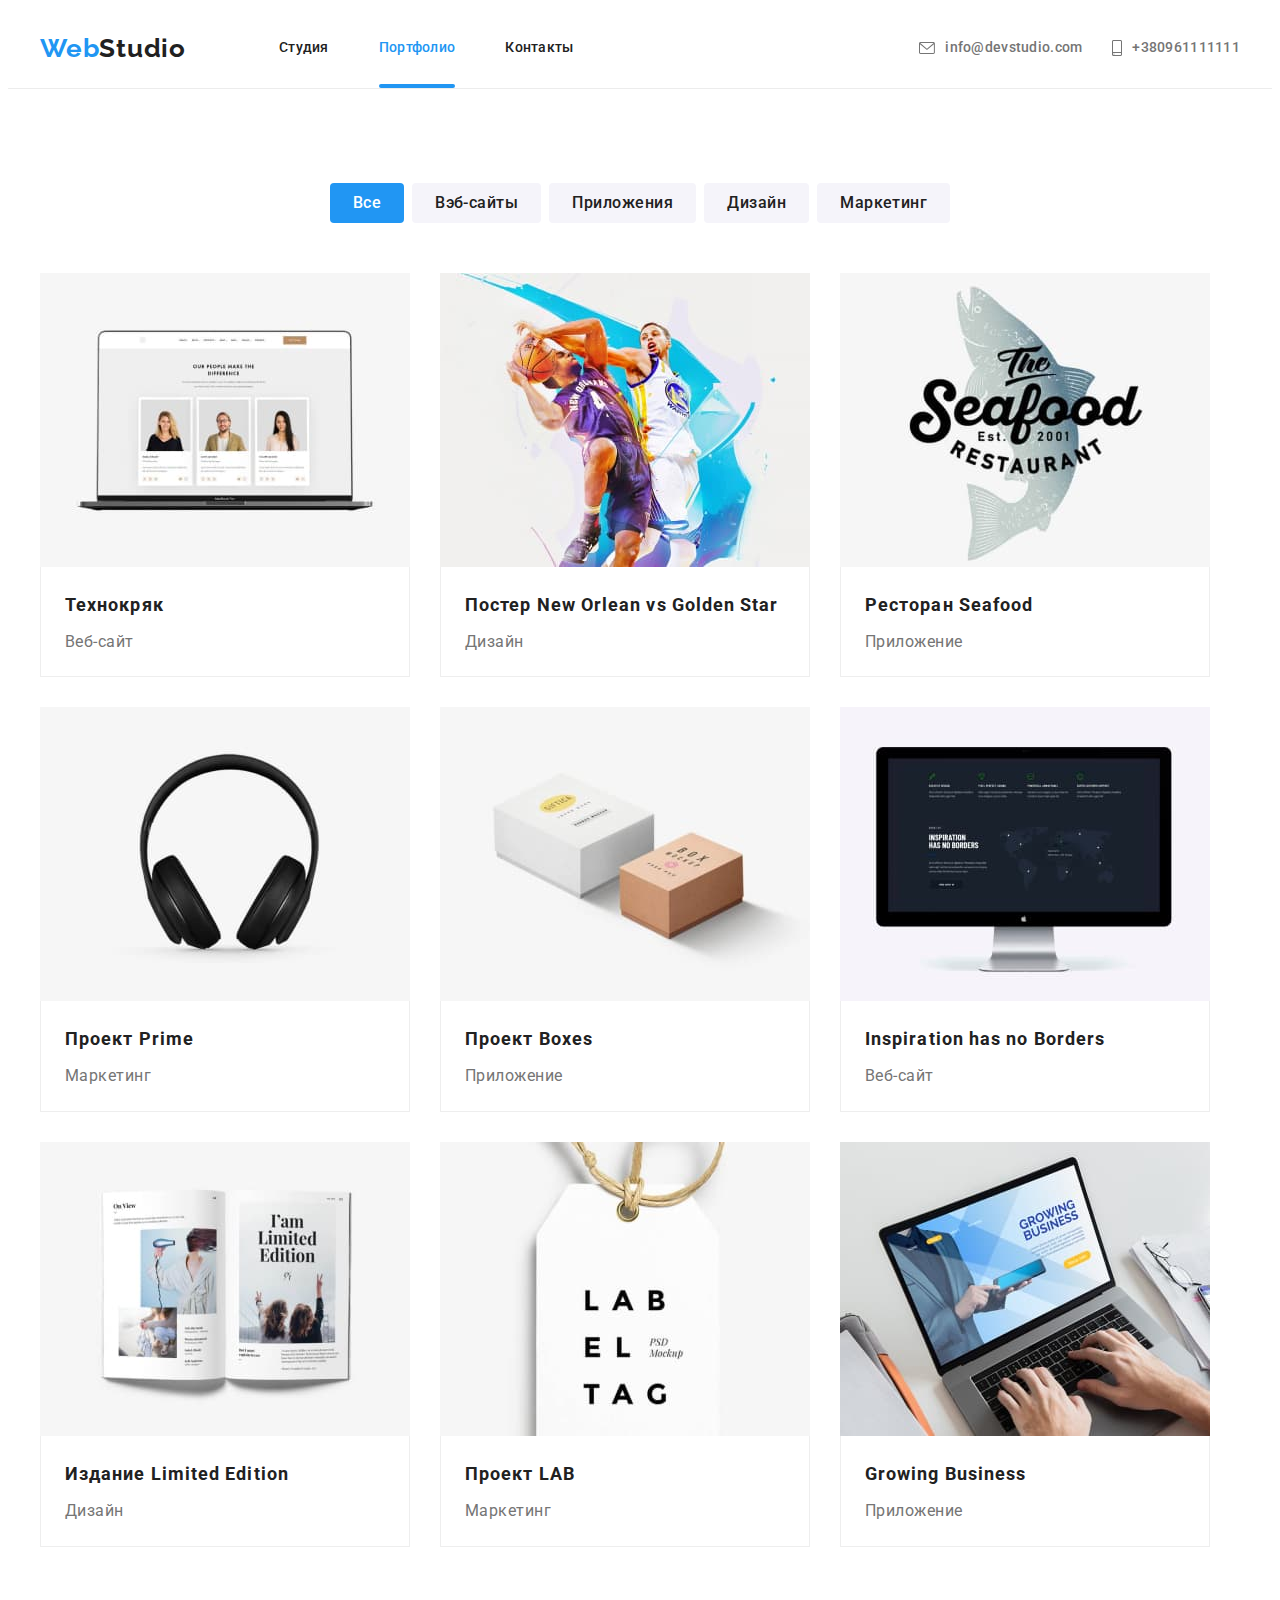
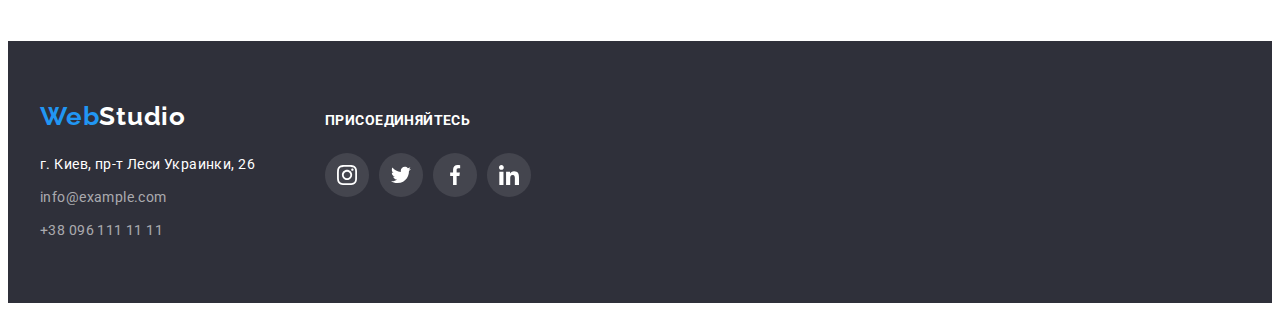
==== portfolio.html @ db07d583 "Добавляет псевдоэлемент after" ====
<!DOCTYPE html>
<html lang="ru">
  <head>
    <meta charset="UTF-8" />
    <meta http-equiv="X-UA-Compatible" content="IE=edge" />
    <meta name="viewport" content="width=device-width, initial-scale=1.0" />
    <title>Портфолио</title>
    <link rel="preconnect" href="https://fonts.googleapis.com" />
    <link rel="preconnect" href="https://fonts.gstatic.com" crossorigin />
    <link
      href="https://fonts.googleapis.com/css2?family=Raleway:wght@700&family=Roboto:wght@400;500;700;900&display=swap"
      rel="stylesheet"
    />
    <link
      rel="stylesheet"
      href="https://cdnjs.cloudflare.com/ajax/libs/modern-normalize/1.1.0/modern-normalize.min.css"
      integrity="sha512-wpPYUAdjBVSE4KJnH1VR1HeZfpl1ub8YT/NKx4PuQ5NmX2tKuGu6U/JRp5y+Y8XG2tV+wKQpNHVUX03MfMFn9Q=="
      crossorigin="anonymous"
      referrerpolicy="no-referrer"
    />
    <link rel="stylesheet" href="./css/styles.css" />
  </head>
  <body>
    <!--Заголовок-->
    <header class="header">
      <div class="container header-container">
        <a class="header-logo link" href="./index.html"
          ><span class="accent">Web</span>Studio</a
        >
        <nav class="header-nav">
          <ul class="list header-list">
            <li class="header-item">
              <a class="link header-link" href="./index.html">Студия</a>
            </li>
            <li class="header-item">
              <a class="link header-link current" href="./portfolio.html"
                >Портфолио</a
              >
            </li>
            <li class="header-item">
              <a class="link header-link" href="">Контакты</a>
            </li>
          </ul>
        </nav>

        <ul class="list header-contact-list">
          <li class="heder-contact-item">
            <a class="link header-auth-nav" href="mailto:info@devstudio.com"
              ><svg class="contact-icon" width="16" height="12">
                <use href="./images/icons.svg#icon-envelope-1"></use>
              </svg>
              info@devstudio.com</a
            >
          </li>
          <li class="heder-contact-item">
            <a class="link header-auth-nav" href="tel:+380961111111"
              ><svg class="contact-icon" width="10" height="16">
                <use href="./images/icons.svg#icon-smartphone-2"></use>
              </svg>
              +380961111111</a
            >
          </li>
        </ul>
      </div>
    </header>

    <main>
      <section class="portfolio">
        <div class="container">
          <h1 class="visually-hidden">Проэкты</h1>
          <ul class="list button-list">
            <li class="button-item">
              <button type="button" class="button-blue">Все</button>
            </li>
            <li class="button-item">
              <button type="button" class="button">Вэб-сайты</button>
            </li>
            <li class="button-item">
              <button type="button" class="button">Приложения</button>
            </li>
            <li class="button-item">
              <button type="button" class="button">Дизайн</button>
            </li>
            <li class="button-item">
              <button type="button" class="button">Маркетинг</button>
            </li>
          </ul>

          <ul class="list project-list">
            <li class="project-item">
              <a class="link project-link" href="">
                <img src="./images1/img1.jpg" alt="команда вебсайта" />
                <div class="projects">
                  <h2 class="project-title">Технокряк</h2>
                  <p class="project-text">Веб-сайт</p>
                </div>
              </a>
            </li>
            <li class="project-item">
              <a class="link project-link" href="">
                <img
                  src="./images1/img2.jpg"
                  width="370"
                  alt="Два баскетболиста"
                />
                <div class="projects">
                  <h2 class="project-title">
                    Постер <span lang="en">New Orlean vs Golden Star</span>
                  </h2>
                  <p class="project-text">Дизайн</p>
                </div>
              </a>
            </li>
            <li class="project-item">
              <a class="link project-link" href="">
                <img
                  src="./images1/img3.jpg"
                  width="370"
                  alt="Название ресторана Seafood "
                />
                <div class="projects">
                  <h2 class="project-title">
                    Ресторан <span lang="en">Seafood</span>
                  </h2>
                  <p class="project-text">Приложение</p>
                </div>
              </a>
            </li>
            <li class="project-item">
              <a class="link project-link" href="">
                <img src="./images1/img4.jpg" width="370" alt="Наушники" />
                <div class="projects">
                  <h2 class="project-title">
                    Проект <span lang="en">Prime</span>
                  </h2>
                  <p class="project-text">Маркетинг</p>
                </div>
              </a>
            </li>
            <li class="project-item">
              <a class="link project-link" href="">
                <img src="./images1/img5.jpg" width="370" alt="Две коробки" />
                <div class="projects">
                  <h2 class="project-title">
                    Проект <span lang="en">Boxes</span>
                  </h2>
                  <p class="project-text">Приложение</p>
                </div>
              </a>
            </li>
            <li class="project-item">
              <a class="link project-link" href="">
                <img src="./images1/img6.jpg" width="370" alt="Ноубук" />
                <div class="projects">
                  <h2 class="project-title">
                    <span lang="en">Inspiration has no Borders</span>
                  </h2>
                  <p class="project-text">Веб-сайт</p>
                </div>
              </a>
            </li>
            <li class="project-item">
              <a class="link project-link" href="">
                <img src="./images1/img7.jpg" width="370" alt="Журнал" />
                <div class="projects">
                  <h2 class="project-title">
                    Издание <span lang="en">Limited Edition</span>
                  </h2>
                  <p class="project-text">Дизайн</p>
                </div>
              </a>
            </li>
            <li class="project-item">
              <a class="link project-link" href="">
                <img src="./images1/img8.jpg" width="370" alt="Брелок" />
                <div class="projects">
                  <h2 class="project-title">
                    Проект <span lang="en">LAB</span>
                  </h2>
                  <p class="project-text">Маркетинг</p>
                </div>
              </a>
            </li>
            <li class="project-item">
              <a class="link project-link" href="">
                <img src="./images1/img9.jpg" width="370" alt="Ноутбук" />
                <div class="projects">
                  <h2 class="project-title">
                    <span lang="en">Growing Business</span>
                  </h2>
                  <p class="project-text">Приложение</p>
                </div>
              </a>
            </li>
          </ul>
        </div>
      </section>
    </main>

    <footer class="footer">
      <!--Подвал-->
      <div class="container footer-container">
        <div class="footer-left">
          <a class="footer-logo link" href="./index.html"
            ><span class="accent">Web</span>Studio
          </a>
          <address class="adress">
            <p class="adress-text">г. Киев, пр-т Леси Украинки, 26</p>
            <ul class="list adress-list">
              <li class="adress-item">
                <a class="link adress-link" href="mailto:info@example.com"
                  >info@example.com</a
                >
              </li>
              <li class="adress-item">
                <a class="link adress-link" href="tel:+380961111111"
                  >+38 096 111 11 11</a
                >
              </li>
            </ul>
          </address>
        </div>
        <div class="footer-right">
          <p class="footer-text">ПРИСОЕДИНЯЙТЕСЬ</p>
          <ul class="footer-list list">
            <li class="footer-item">
              <a href="" class="footer-link"
                ><svg class="footer-icon" width="20" height="20">
                  <use href="./images/icons.svg#icon-instagram"></use>
                </svg>
              </a>
            </li>
            <li class="footer-item">
              <a href="" class="footer-link"
                ><svg class="footer-icon" width="20" height="20">
                  <use href="./images/icons.svg#icon-twitter"></use>
                </svg>
              </a>
            </li>
            <li class="footer-item">
              <a href="" class="footer-link"
                ><svg class="footer-icon" width="20" height="20">
                  <use href="./images/icons.svg#icon-facebook"></use>
                </svg>
              </a>
            </li>
            <li class="footer-item">
              <a href="" class="footer-link"
                ><svg class="footer-icon" width="20" height="20">
                  <use href="./images/icons.svg#icon-linkedin"></use>
                </svg>
              </a>
            </li>
          </ul>
        </div>
      </div>
    </footer>
  </body>
</html>
---- css/styles.css ----
/* цвет основного текста #212121; */
/* вторичный цвет текста: #757575;*/
/* белый #ffffff;*/
/* акцент #2196f3;*/
/* rgba цвет  #ffffff99 */
/* вторичый цвет фона #ffffff; */

:root {
  --primary-text-color: #212121;
  --secondery-text-color: #757575;
  --white-color: #ffffff;
  --accent-color: #2196f3;
  --bg-color2: #2f303a;
  --bg-color1: #ffffff;
  --bg-color3: #f5f4fa;
  --rgba-color: rgba(255, 255, 255, 0.6);
  --btn-hover-color: #188ce8;
}

/* Index.html */
p,
h1,
h2,
h3,
h4,
h5,
h6,
p {
  margin: 0;
}
ul {
  margin: 0;
  padding: 0;
}

button {
  cursor: pointer;
}

img {
  display: block;
}

.visually-hidden {
  position: absolute;
  white-space: nowrap;
  width: 1px;
  height: 1px;
  overflow: hidden;
  border: 0;
  padding: 0;
  clip: rect(0 0 0 0);
  clip-path: inset(50%);
  margin: -1px;
}

body {
  color: var(--primary-text-color);
  font-family: Roboto, sans-serif;
  background-color: var(--bg-color1);
}

.list {
  list-style: none;
}

.link {
  text-decoration: none;
}

.container {
  width: 1200px;
  padding-right: 15px;
  padding-left: 15px;
  margin: 0 auto;
  /* outline: 2px solid tomato; */
}

.header {
  border-bottom: 1px solid #ececec;
}

.header-list {
  display: flex;
}

.header-contact-list {
  display: flex;
  margin-left: auto;
}

.header-container {
  display: flex;
  align-items: center;
}

/* Logo */
.header-logo {
  color: var(--primary-text-color);
  font-family: 'Raleway', sans-serif;
  letter-spacing: 0.03em;
  font-size: 26px;
  line-height: 1.19;
  font-weight: 700;
  margin-right: 93px;
}

.header-logo .accent {
  color: var(--accent-color);
}

/* header-nav */

.header-link {
  color: var(--primary-text-color);
  letter-spacing: 0.02em;
  font-weight: 500;
  font-size: 14px;
  line-height: 1.14;
  padding-top: 32px;
  padding-bottom: 32px;
  display: block;
}

.header-link:hover,
.header-link:focus {
  color: var(--accent-color);
}

.header-link.current {
  color: var(--accent-color);
}

.header-item:not(:last-child) {
  margin-right: 50px;
}

.header-link {
  position: relative;
  display: flex;
}

.header-link.current::after {
  content: '';
  width: 48px;
  height: 4px;
  background: #2196f3;
  border-radius: 2px;
  display: flex;
  position: absolute;
  bottom: 0;
  left: 0;
  width: 100%;
}

.heder-contact-item:not(:last-child) {
  margin-right: 30px;
}

.contact-icon {
  margin-right: 10px;
  fill: #757575;
}

.header-auth-nav:hover,
.header-auth-nav:focus {
  color: var(--accent-color);
}

.header-auth-nav:hover .contact-icon,
.header-auth-nav:focus .contact-icon {
  fill: var(--accent-color);
}

/*header-auth-nav */
.header-auth-nav {
  color: var(--secondery-text-color);
  letter-spacing: 0.02em;
  font-weight: 500;
  font-size: 14px;
  line-height: 1.14;
  display: flex;
  align-items: center;
}

.header-auth-nav:hover,
.header-auth-nav:focus {
  color: var(--accent-color);
}

/* Неro */
.hero {
  background-color: var(--bg-color2);
  padding-top: 200px;
  padding-bottom: 200px;

  background-image: linear-gradient(
      rgba(47, 48, 58, 0.4),
      rgba(47, 48, 58, 0.4)
    ),
    url(../images/img19.jpg);
  background-repeat: no-repeat;
  background-position: center;
  max-width: 1600px;
  margin: 0 auto;
  background-size: cover;
  text-align: center;
}

.hero-title {
  color: var(--white-color);
  letter-spacing: 0.06em;
  font-weight: 900;
  font-size: 44px;
  line-height: 1.36;
  text-align: center;
  text-transform: uppercase;
  margin-bottom: 30px;
  max-width: 696px;
  margin-left: auto;
  margin-right: auto;
}

/* Button-primary */
.button-primary {
  color: var(--white-color);
  background-color: var(--accent-color);
  letter-spacing: 0.06em;
  font-size: 16px;
  line-height: 1.87;
  font-family: inherit;
  font-weight: 700;
  border-radius: 4px;
  border-color: transparent;
  box-shadow: 0px 4px 4px rgba(0, 0, 0, 0.15);
  padding: 10px 32px;
  min-width: 200px;
  min-height: 50px;
}

.button-primary:hover,
.button-primary:focus {
  background-color: var(--btn-hover-color);
}

/* About*/
.about {
  padding-top: 94px;
  padding-bottom: 94px;
}

.icon-tasks {
  width: 270px;
  height: 120px;
  background-color: #f5f4fa;
  display: flex;
  justify-content: center;
  align-items: center;
  margin-bottom: 30px;
  border-radius: 4px;
}

.about-icon-list {
  display: flex;
  justify-content: center;
}

.about-icon-item:not(:last-child) {
  margin-right: 30px;
}

.about-list {
  display: flex;
}
.about-item:not(:last-child) {
  margin-right: 30px;
  max-width: 270px;
}

.about-title {
  letter-spacing: 0.03em;
  font-size: 14px;
  line-height: 1.14;
  font-weight: 700;
  text-transform: uppercase;
  margin-bottom: 10px;
}

.about-text {
  color: var(--secondery-text-color);
  letter-spacing: 0.03em;
  font-size: 14px;
  line-height: 1.71;
}

/* Work */
.work {
  padding-bottom: 94px;
}
.work-list {
  display: flex;
  margin-left: -30px;
}
.work-item {
  width: calc(100% / 3 - 30px);
  margin-left: 30px;
}
.work-item:first-child {
  margin-left: 0;
}

.work-title {
  font-size: 36px;
  line-height: 1, 16;
  text-align: center;
  letter-spacing: 0.03em;
  font-weight: 700;
  margin-bottom: 50px;
}
.thumb {
  position: relative;
}
.label {
  position: absolute;
  bottom: 0;
  right: 0;
  left: 0;

  padding: 27px;
  background: rgba(47, 48, 58, 0.8);
  color: #ffffff;
  font-size: 14px;
  line-height: 1.14;
  text-align: center;
  letter-spacing: 0.03em;
  text-transform: uppercase;
  font-weight: 700;
}

/* Team */
.shadow {
  box-shadow: 0px 1px 3px rgba(0, 0, 0, 0.12), 0px 1px 1px rgba(0, 0, 0, 0.14),
    0px 2px 1px rgba(0, 0, 0, 0.2);
  border-radius: 0 0 4px 4px;
}
.specialists {
  padding-top: 30px;
  padding-bottom: 30px;
  background-color: var(--white-color);
  border-radius: 0 0 4px 4px;
}

.specialists-link:hover,
.specialists-link:focus {
  background-color: var(--accent-color);
}

.specialists-link:hover .specialists-icon,
.specialists-link:focus .specialists-icon {
  background-color: var(--accent-color);
  fill: #ffffff;
}

.specialists-link {
  width: 44px;
  height: 44px;
  background-color: var(--white-color);
  display: flex;
  justify-content: center;
  align-items: center;
  border-radius: 50%;
}

.specialists-list {
  display: flex;
  justify-content: center;
}

.specialists-item + .specialists-item {
  margin-left: 10px;
}
.specialists-icon {
  fill: #afb1b8;
}

.team {
  background-color: var(--bg-color3);
  padding-top: 94px;
  padding-bottom: 94px;
}

.team-list {
  display: flex;
  margin-right: -30px;
}

.team-item {
  width: calc(100% / 4 - 30px);
  margin-left: 30px;
}

.team-item:nth-child(1) {
  margin-left: 0;
}

/* .team-item:not(:last-child) {
  margin-right: 30px; */

.team-title {
  font-size: 36px;
  line-height: 1.16;
  font-weight: 700;
  text-align: center;
  letter-spacing: 0.03em;
  margin-bottom: 50px;
}

.team-after-title {
  font-size: 16px;
  line-height: 1.18;
  font-weight: 500;
  text-align: center;
  letter-spacing: 0.03em;
  margin-bottom: 10px;
}

.team-text {
  color: var(--secondery-text-color);
  font-size: 16px;
  line-height: 1.18;
  text-align: center;
  letter-spacing: 0.03em;
  margin-bottom: 16px;
}

.clients {
  padding-top: 94px;
  padding-bottom: 94px;
}
.clients-list {
  display: flex;
  justify-content: center;
}

.clients-link {
  width: 170px;
  height: 92px;
  background-color: ;
  display: flex;
  justify-content: center;
  align-items: center;
  border: 1px solid #afb1b8;
  border-radius: 4px;
}

.clients-item:not(:last-child) {
  margin-right: 30px;
}
.clients-link:hover,
.clients-link:focus {
  background-color: #ffffff;
  border-color: var(--accent-color);
}

.clients-link:hover .clients-icon,
.clients-link:focus .clients-icon {
  background-color: #ffffff;
  fill: var(--accent-color);
}

.clients-icon {
  fill: #afb1b8;
}

.clients-title {
  font-size: 36px;
  line-height: 1.16;
  font-weight: 700;
  text-align: center;
  letter-spacing: 0.03em;
  margin-bottom: 50px;
}

/* Footer */
.footer-left {
  margin-right: 70px;
}
.adress {
  margin-top: 20px;
}

.footer {
  letter-spacing: 0.03em;
  font-size: 14px;
  line-height: 1.71;
  background-color: var(--bg-color2);
  padding-top: 60px;
  padding-bottom: 60px;
}

.footer-logo {
  color: var(--white-color);
  font-family: 'Raleway', sans-serif;
  font-size: 26px;
  line-height: 1.19;
  letter-spacing: 0.03em;
  font-weight: 700;
}

.footer-logo .accent {
  color: var(--accent-color);
}

.adress-text {
  color: var(--white-color);
  font-style: normal;
  margin-bottom: 9px;
}

.adress-item:not(:last-child) {
  margin-bottom: 9px;
}

.adress-link {
  color: var(--rgba-color);
  font-style: normal;
}

.adress-link:hover,
.adress-link:focus {
  color: var(--accent-color);
}

.footer-link {
  width: 44px;
  height: 44px;
  background-color: rgba(255, 255, 255, 0.1);
  display: flex;
  justify-content: center;
  align-items: center;
  border-radius: 50%;
}

.footer-list {
  display: flex;
  justify-content: center;
}

.footer-item:not(:last-child) {
  margin-right: 10px;
}

.footer-link:hover,
.footer-link:focus {
  background-color: var(--accent-color);
}

.footer-icon {
  fill: #ffffff;
}

.footer-text {
  color: #ffffff;
  font-weight: 700;
  margin-bottom: 20px;
}
.footer-container {
  display: flex;
  justify-content: flex-start;
  align-items: baseline;
}

/* portfolio.html */
.portfolio {
  padding-top: 94px;
  padding-bottom: 94px;
}
/* Button */

.button-list {
  display: flex;
  justify-content: center;
  margin-bottom: 50px;
}

.button-item:not(:last-child) {
  margin-right: 8px;
}

.project-list {
  display: flex;
  flex-wrap: wrap;
}

.project-item:not(:nth-child(3n)) {
  margin-right: 30px;
  width: 370px;
}

.project-item {
  margin-bottom: 30px;
}

.project-item:nth-child(n + 7) {
  margin-bottom: 0;
}

.button-blue {
  color: var(--white-color);
  background-color: var(--accent-color);
  font-weight: 500;
  font-size: 16px;
  line-height: 1.6;
  text-align: center;
  letter-spacing: 0.03em;
  font-family: inherit;
  cursor: pointer;
  padding: 6px 22px;
  border-radius: 4px;
  border: 1px solid transparent;
}

.button-blue:hover,
.button-blue:focus {
  color: var(--white-color);
  background-color: var(--accent-color);
  box-shadow: 0 4px 4px rgba(0, 0, 0, 0.25);
}

.button {
  color: var(--primary-text-color);
  background-color: var(--bg-color3);
  font-weight: 500;
  font-size: 16px;
  line-height: 1.6;
  text-align: center;
  letter-spacing: 0.03em;
  font-family: inherit;
  padding: 6px 22px;
  border-radius: 4px;
  border: 1px solid transparent;
  /* box-shadow: 0 4px 4px rgba(0, 0, 0, 0.25); */
}

.button:hover,
.button:focus {
  color: var(--white-color);
  background-color: var(--accent-color);
  border: 1px solid transparent;
  box-shadow: 0 4px 4px rgba(0, 0, 0, 0.25);
}

/* Project-title */
.projects {
  padding: 20px 24px;
  background-color: var(--white-color);
  border-bottom: 1px solid #eeeeee;
  border-left: 1px solid #eeeeee;
  border-right: 1px solid #eeeeee;
  box-sizing: border-box;
}

.project-title {
  color: var(--primary-text-color);
  font-weight: 700;
  font-size: 18px;
  line-height: 2;
  letter-spacing: 0.06em;
  margin-bottom: 4px;
}

/* Project-text */
.project-text {
  color: var(--secondery-text-color);
  font-size: 16px;
  line-height: 1.87;
  letter-spacing: 0.03em;
}

.project-link:hover,
.project-link:focus {
  box-shadow: 0px 1px 1px rgba(0, 0, 0, 0.12), 0px 4px 4px rgba(0, 0, 0, 0.06),
    1px 4px 6px rgba(0, 0, 0, 0.16);
}

.project-link {
  display: block;
}
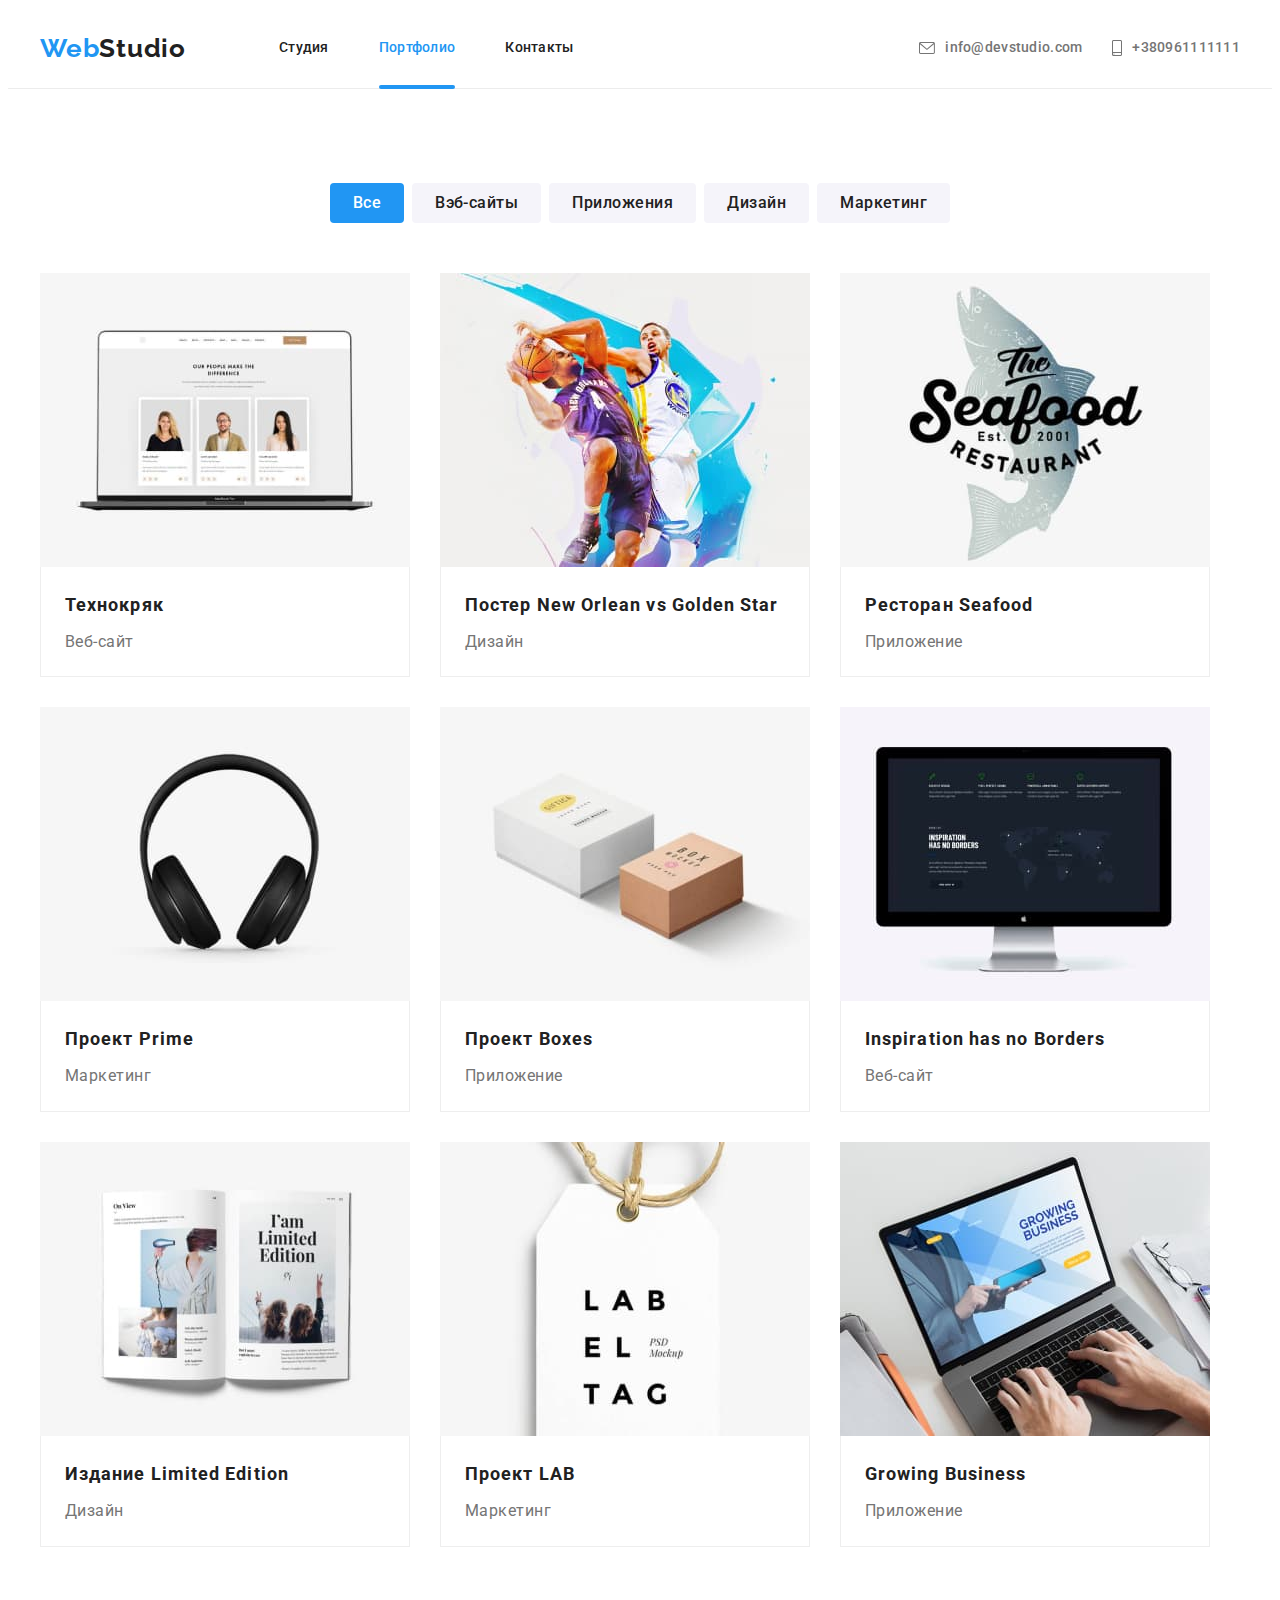
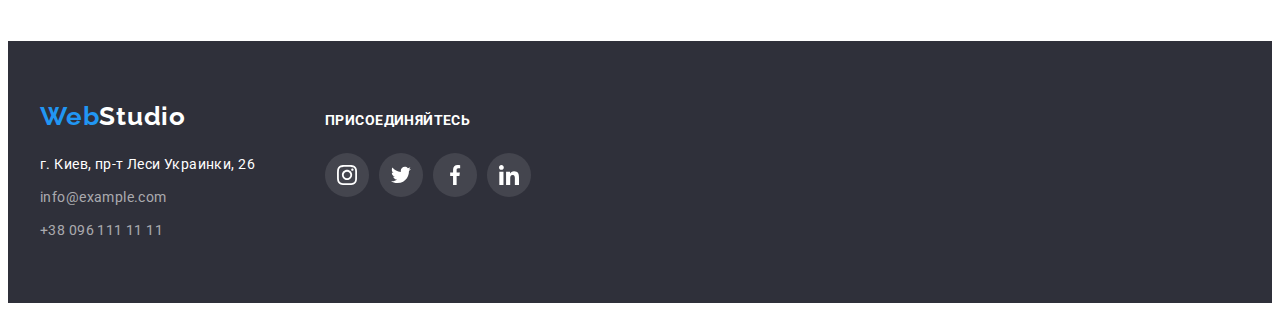
==== commit 51c58758: "добавляет модальное окно" ====
--- a/portfolio.html
+++ b/portfolio.html
@@ -89,7 +89,14 @@
           <ul class="list project-list">
             <li class="project-item">
               <a class="link project-link" href="">
-                <img src="./images1/img1.jpg" alt="команда вебсайта" />
+                <div class="thumb-portfolio">
+                  <img src="./images1/img1.jpg" alt="команда вебсайта" />
+                  <p class="overlay">
+                    Технокряк это современная площадка распространения
+                    коронавируса. Компании используют эту платформу для
+                    цифрового шпионажа и атак на защищённые сервера конкурентов.
+                  </p>
+                </div>
                 <div class="projects">
                   <h2 class="project-title">Технокряк</h2>
                   <p class="project-text">Веб-сайт</p>
@@ -98,11 +105,18 @@
             </li>
             <li class="project-item">
               <a class="link project-link" href="">
-                <img
-                  src="./images1/img2.jpg"
-                  width="370"
-                  alt="Два баскетболиста"
-                />
+                <div class="thumb-portfolio">
+                  <img
+                    src="./images1/img2.jpg"
+                    width="370"
+                    alt="Два баскетболиста"
+                  />
+                  <p class="overlay">
+                    Технокряк это современная площадка распространения
+                    коронавируса. Компании используют эту платформу для
+                    цифрового шпионажа и атак на защищённые сервера конкурентов.
+                  </p>
+                </div>
                 <div class="projects">
                   <h2 class="project-title">
                     Постер <span lang="en">New Orlean vs Golden Star</span>
@@ -113,11 +127,18 @@
             </li>
             <li class="project-item">
               <a class="link project-link" href="">
-                <img
-                  src="./images1/img3.jpg"
-                  width="370"
-                  alt="Название ресторана Seafood "
-                />
+                <div class="thumb-portfolio">
+                  <img
+                    src="./images1/img3.jpg"
+                    width="370"
+                    alt="Название ресторана Seafood "
+                  />
+                  <p class="overlay">
+                    Технокряк это современная площадка распространения
+                    коронавируса. Компании используют эту платформу для
+                    цифрового шпионажа и атак на защищённые сервера конкурентов.
+                  </p>
+                </div>
                 <div class="projects">
                   <h2 class="project-title">
                     Ресторан <span lang="en">Seafood</span>
@@ -128,7 +149,14 @@
             </li>
             <li class="project-item">
               <a class="link project-link" href="">
-                <img src="./images1/img4.jpg" width="370" alt="Наушники" />
+                <div class="thumb-portfolio">
+                  <img src="./images1/img4.jpg" width="370" alt="Наушники" />
+                  <p class="overlay">
+                    Технокряк это современная площадка распространения
+                    коронавируса. Компании используют эту платформу для
+                    цифрового шпионажа и атак на защищённые сервера конкурентов.
+                  </p>
+                </div>
                 <div class="projects">
                   <h2 class="project-title">
                     Проект <span lang="en">Prime</span>
@@ -139,7 +167,14 @@
             </li>
             <li class="project-item">
               <a class="link project-link" href="">
-                <img src="./images1/img5.jpg" width="370" alt="Две коробки" />
+                <div class="thumb-portfolio">
+                  <img src="./images1/img5.jpg" width="370" alt="Две коробки" />
+                  <p class="overlay">
+                    Технокряк это современная площадка распространения
+                    коронавируса. Компании используют эту платформу для
+                    цифрового шпионажа и атак на защищённые сервера конкурентов.
+                  </p>
+                </div>
                 <div class="projects">
                   <h2 class="project-title">
                     Проект <span lang="en">Boxes</span>
@@ -150,7 +185,14 @@
             </li>
             <li class="project-item">
               <a class="link project-link" href="">
-                <img src="./images1/img6.jpg" width="370" alt="Ноубук" />
+                <div class="thumb-portfolio">
+                  <img src="./images1/img6.jpg" width="370" alt="Ноубук" />
+                  <p class="overlay">
+                    Технокряк это современная площадка распространения
+                    коронавируса. Компании используют эту платформу для
+                    цифрового шпионажа и атак на защищённые сервера конкурентов.
+                  </p>
+                </div>
                 <div class="projects">
                   <h2 class="project-title">
                     <span lang="en">Inspiration has no Borders</span>
@@ -161,7 +203,14 @@
             </li>
             <li class="project-item">
               <a class="link project-link" href="">
-                <img src="./images1/img7.jpg" width="370" alt="Журнал" />
+                <div class="thumb-portfolio">
+                  <img src="./images1/img7.jpg" width="370" alt="Журнал" />
+                  <p class="overlay">
+                    Технокряк это современная площадка распространения
+                    коронавируса. Компании используют эту платформу для
+                    цифрового шпионажа и атак на защищённые сервера конкурентов.
+                  </p>
+                </div>
                 <div class="projects">
                   <h2 class="project-title">
                     Издание <span lang="en">Limited Edition</span>
@@ -172,7 +221,14 @@
             </li>
             <li class="project-item">
               <a class="link project-link" href="">
-                <img src="./images1/img8.jpg" width="370" alt="Брелок" />
+                <div class="thumb-portfolio">
+                  <img src="./images1/img8.jpg" width="370" alt="Брелок" />
+                  <p class="overlay">
+                    Технокряк это современная площадка распространения
+                    коронавируса. Компании используют эту платформу для
+                    цифрового шпионажа и атак на защищённые сервера конкурентов.
+                  </p>
+                </div>
                 <div class="projects">
                   <h2 class="project-title">
                     Проект <span lang="en">LAB</span>
@@ -183,7 +239,14 @@
             </li>
             <li class="project-item">
               <a class="link project-link" href="">
-                <img src="./images1/img9.jpg" width="370" alt="Ноутбук" />
+                <div class="thumb-portfolio">
+                  <img src="./images1/img9.jpg" width="370" alt="Ноутбук" />
+                  <p class="overlay">
+                    Технокряк это современная площадка распространения
+                    коронавируса. Компании используют эту платформу для
+                    цифрового шпионажа и атак на защищённые сервера конкурентов.
+                  </p>
+                </div>
                 <div class="projects">
                   <h2 class="project-title">
                     <span lang="en">Growing Business</span>
--- a/css/styles.css
+++ b/css/styles.css
@@ -141,15 +141,15 @@
 }
 
 .header-link.current::after {
+  position: absolute;
+  bottom: -1px;
+  left: 0;
   content: '';
   width: 48px;
   height: 4px;
   background: #2196f3;
   border-radius: 2px;
   display: flex;
-  position: absolute;
-  bottom: 0;
-  left: 0;
   width: 100%;
 }
 
@@ -317,25 +317,6 @@
   font-weight: 700;
   margin-bottom: 50px;
 }
-.thumb {
-  position: relative;
-}
-.label {
-  position: absolute;
-  bottom: 0;
-  right: 0;
-  left: 0;
-
-  padding: 27px;
-  background: rgba(47, 48, 58, 0.8);
-  color: #ffffff;
-  font-size: 14px;
-  line-height: 1.14;
-  text-align: center;
-  letter-spacing: 0.03em;
-  text-transform: uppercase;
-  font-weight: 700;
-}
 
 /* Team */
 .shadow {
@@ -640,6 +621,9 @@
   border-radius: 4px;
   border: 1px solid transparent;
   /* box-shadow: 0 4px 4px rgba(0, 0, 0, 0.25); */
+  transition-property: transform;
+  transition-duration: 250ms;
+  transition-timing-function: cubic-bezier(0.4, 0, 0.2, 1);
 }
 
 .button:hover,
@@ -686,3 +670,94 @@
 .project-link {
   display: block;
 }
+
+.backdrop {
+  position: fixed;
+  top: 0;
+  left: 0;
+  width: 100%;
+  height: 100%;
+  background: rgba(0, 0, 0, 0.2);
+}
+
+.backdrop.is-hidden {
+  opacity: 0;
+  pointer-events: none;
+  visibility: hidden;
+}
+.modal {
+  position: absolute;
+  top: 50%;
+  left: 50%;
+  transform: translate(-50%, -50%);
+  height: 581px;
+  width: 528px;
+  background-color: #ffffff;
+  box-shadow: 0px 1px 3px rgba(0, 0, 0, 0.12), 0px 1px 1px rgba(0, 0, 0, 0.14),
+    0px 2px 1px rgba(0, 0, 0, 0.2);
+  border-radius: 4px;
+}
+
+.modal-button {
+  position: absolute;
+  top: 8px;
+  right: 8px;
+  width: 30px;
+  height: 30px;
+  background-color: #ffffff;
+  border-radius: 50%;
+  display: flex;
+  justify-content: center;
+  align-items: center;
+  border: 1px solid #0000001a;
+}
+
+.thumb {
+  position: relative;
+}
+.label {
+  position: absolute;
+  bottom: 0;
+  right: 0;
+  left: 0;
+
+  padding: 27px;
+  background: rgba(47, 48, 58, 0.8);
+  color: #d8c6c6;
+  font-size: 14px;
+  line-height: 1.14;
+  text-align: center;
+  letter-spacing: 0.03em;
+  text-transform: uppercase;
+  font-weight: 700;
+}
+
+.thumb-portfolio {
+  position: relative;
+}
+
+.overlay {
+  position: absolute;
+  top: 0;
+  right: 0;
+  bottom: 0;
+  background: rgba(33, 150, 243, 0.9);
+  color: #ffffff;
+  font-size: 18px;
+  line-height: 1.5;
+  letter-spacing: 0.03em;
+  padding: 63px 24px;
+  max-width: 370px;
+  opacity: 0;
+}
+.project-link:hover .overlay,
+.project-link:focus .overlay {
+  opacity: 1;
+}
+
+:hover,
+:focus {
+  transition-property: transform;
+  transition-duration: 250ms;
+  transition-timing-function: cubic-bezier(0.4, 0, 0.2, 1);
+}
